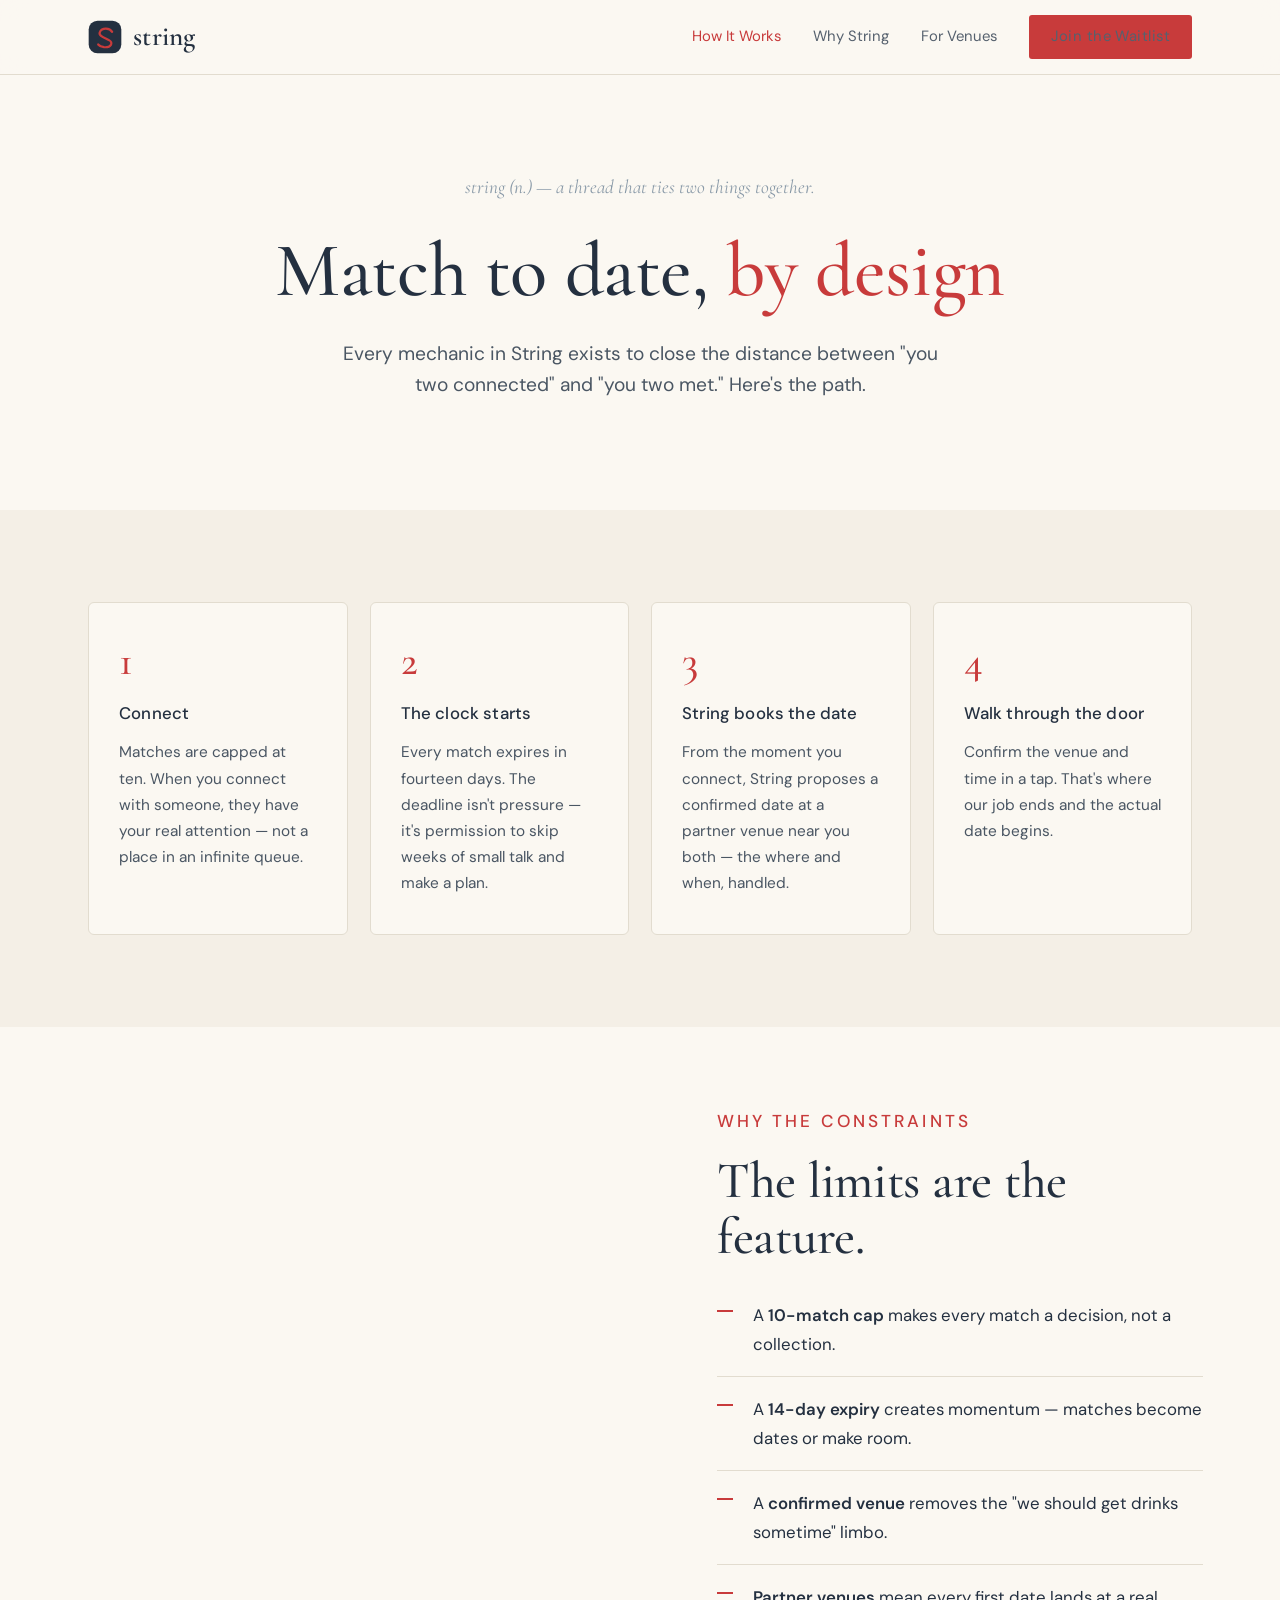
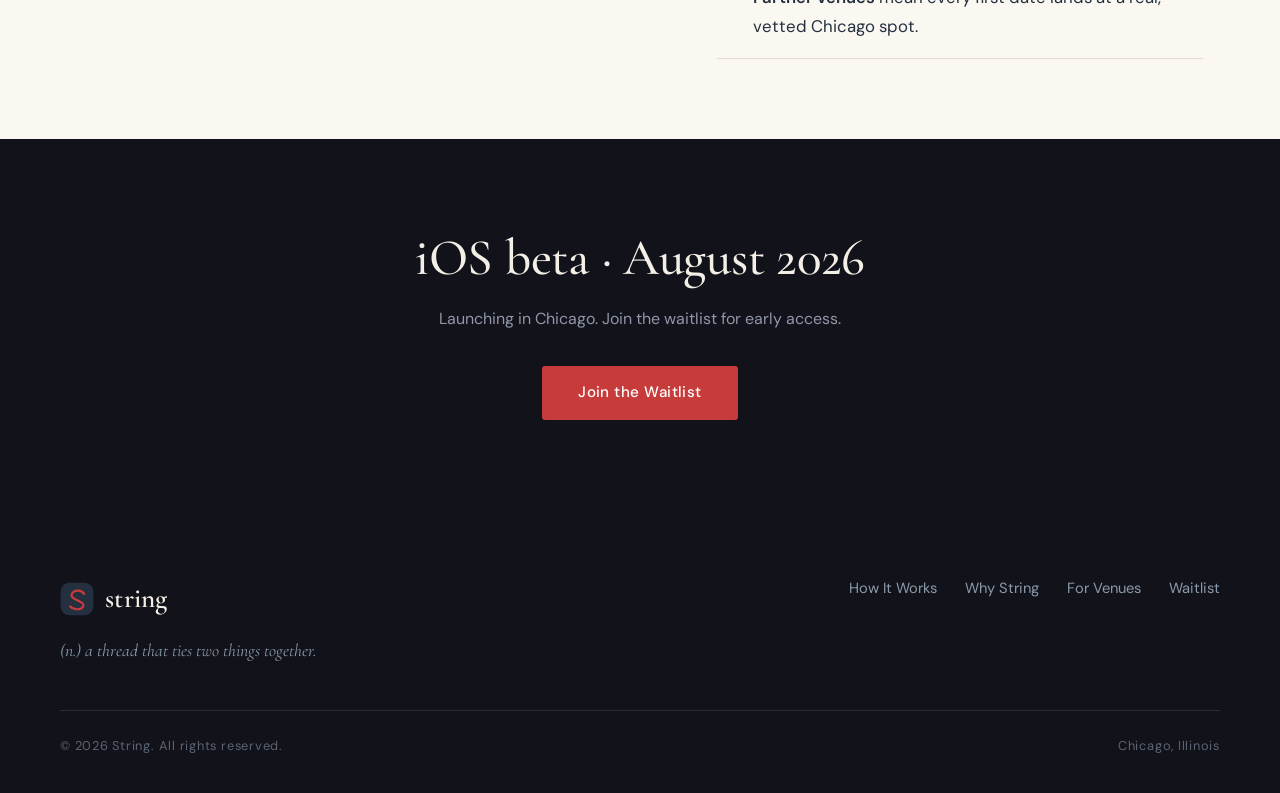
==== how-it-works.html @ 36325f70 "initial: site as deployed" ====
<!DOCTYPE html>
<html lang="en">
<head>
<meta charset="UTF-8">
<meta name="viewport" content="width=device-width, initial-scale=1.0">
<title>How It Works — String</title>
<meta name="description" content="From match to confirmed date in four steps. Every mechanic in String is built to get you across the table.">
<link rel="icon" type="image/svg+xml" href="string-mark.svg">
<link rel="preconnect" href="https://fonts.googleapis.com">
<link rel="preconnect" href="https://fonts.gstatic.com" crossorigin>
<link href="https://fonts.googleapis.com/css2?family=Cormorant+Garamond:ital,wght@0,400;0,500;0,600;1,400;1,500&family=DM+Sans:wght@400;500;600&display=swap" rel="stylesheet">
<link rel="stylesheet" href="styles.css">
</head>
<body>

<nav>
  <div class="nav-inner">
    <a class='logo' href='index.html'><img src="string-mark.svg" alt=""> string</a>
    <div class="nav-links">
      <a class='active' href='how-it-works.html'>How It Works</a>
      <a href='why-string.html'>Why String</a>
      <a href='partners.html'>For Venues</a>
      <a class='btn btn-primary btn-small' href='waitlist.html'>Join the Waitlist</a>
    </div>
  </div>
</nav>

<header class="hero center">
  <div class="container">
    <p class="definition">string (n.) — a thread that ties two things together.</p>
    <h1>Match to date, <span class="accent">by design</span></h1>
    <p class="lead">Every mechanic in String exists to close the distance between "you two connected" and "you two met." Here's the path.</p>
  </div>
</header>

<section class="band">
  <div class="container">
    <div class="cards">
      <div class="card">
        <span class="step-num">1</span>
        <h3>Connect</h3>
        <p>Matches are capped at ten. When you connect with someone, they have your real attention — not a place in an infinite queue.</p>
      </div>
      <div class="card">
        <span class="step-num">2</span>
        <h3>The clock starts</h3>
        <p>Every match expires in fourteen days. The deadline isn't pressure — it's permission to skip weeks of small talk and make a plan.</p>
      </div>
      <div class="card">
        <span class="step-num">3</span>
        <h3>String books the date</h3>
        <p>From the moment you connect, String proposes a confirmed date at a partner venue near you both — the where and when, handled.</p>
      </div>
      <div class="card">
        <span class="step-num">4</span>
        <h3>Walk through the door</h3>
        <p>Confirm the venue and time in a tap. That's where our job ends and the actual date begins.</p>
      </div>
    </div>
  </div>
</section>

<section class="split tall" style="padding:0;">
  <div class="split-photo" style="background-image:url('https://images.unsplash.com/photo-1771532447024-ee348a315f41?q=80&w=2000&auto=format&fit=crop')"></div>
  <div class="split-text">
    <p class="eyebrow">Why the constraints</p>
    <h2>The limits are the feature.</h2>
    <ul class="checklist" style="margin-top:8px;">
      <li>A <strong>10-match cap</strong> makes every match a decision, not a collection.</li>
      <li>A <strong>14-day expiry</strong> creates momentum — matches become dates or make room.</li>
      <li>A <strong>confirmed venue</strong> removes the "we should get drinks sometime" limbo.</li>
      <li><strong>Partner venues</strong> mean every first date lands at a real, vetted Chicago spot.</li>
    </ul>
  </div>
</section>

<section class="band-ink">
  <div class="container narrow" style="text-align:center;">
    <h2 style="color:var(--cream);">iOS beta · August 2026</h2>
    <p style="max-width:460px;margin:18px auto 34px;">Launching in Chicago. Join the waitlist for early access.</p>
    <a class='btn btn-primary' href='waitlist.html'>Join the Waitlist</a>
  </div>
</section>

<footer>
  <div class="footer-inner">
    <div>
      <div class="logo"><img src="string-mark.svg" alt=""> string</div>
      <p class="footer-def">(n.) a thread that ties two things together.</p>
    </div>
    <div class="footer-links">
      <a href='how-it-works.html'>How It Works</a>
      <a href='why-string.html'>Why String</a>
      <a href='partners.html'>For Venues</a>
      <a href='waitlist.html'>Waitlist</a>
    </div>
  </div>
  <div class="copyright">
    <span>© 2026 String. All rights reserved.</span>
    <span>Chicago, Illinois</span>
  </div>
</footer>

</body>
</html>
---- styles.css ----
/* ============================================================
   String — brand system
   Slate #243040 · Mid Slate #384858 · Red #C83B3B
   Cream #F4EFE6 · Deep Ink #12121A · Fog #8A9AA8
   Cormorant Garamond (brand) · DM Sans (UI)
   ============================================================ */
:root {
  --slate: #243040;
  --mid-slate: #384858;
  --red: #C83B3B;
  --red-dark: #a82f30;
  --cream: #F4EFE6;
  --cream-pure: #FBF8F2;
  --ink: #12121A;
  --fog: #8A9AA8;
  --line: #e2dccf;
  --maxw: 1160px;
}

* { margin: 0; padding: 0; box-sizing: border-box; }

html { scroll-behavior: smooth; }

body {
  font-family: 'DM Sans', -apple-system, BlinkMacSystemFont, sans-serif;
  font-weight: 400;
  color: var(--slate);
  background: var(--cream-pure);
  line-height: 1.7;
  -webkit-font-smoothing: antialiased;
}

h1, h2, h3.serif {
  font-family: 'Cormorant Garamond', Georgia, serif;
  font-weight: 500;
  line-height: 1.08;
  letter-spacing: -0.005em;
}
h1 { font-size: clamp(2.8rem, 6vw, 5rem); }
h2 { font-size: clamp(2rem, 4vw, 3.2rem); }
h3 {
  font-family: 'DM Sans', sans-serif;
  font-weight: 500; font-size: 1.05rem;
  letter-spacing: 0.01em;
}
p { color: #4a5663; }
a { color: var(--red); text-decoration: none; }

.container { max-width: var(--maxw); margin: 0 auto; padding: 0 28px; }
.narrow { max-width: 760px; }

/* ---------- Nav ---------- */
nav {
  position: sticky; top: 0; z-index: 100;
  background: rgba(251, 248, 242, 0.88);
  backdrop-filter: blur(12px);
  border-bottom: 1px solid var(--line);
}
.nav-inner {
  max-width: var(--maxw); margin: 0 auto; padding: 14px 28px;
  display: flex; align-items: center; justify-content: space-between;
}
.logo {
  display: flex; align-items: center; gap: 11px;
  font-family: 'Cormorant Garamond', Georgia, serif;
  font-weight: 600; font-size: 1.7rem; color: var(--slate);
  letter-spacing: 0.01em;
}
.logo img { width: 34px; height: 34px; border-radius: 9px; display: block; }
.nav-links { display: flex; gap: 32px; align-items: center; }
.nav-links a {
  color: #56616e; font-weight: 400; font-size: 0.93rem;
  transition: color 0.2s;
}
.nav-links a:hover, .nav-links a.active { color: var(--red); }

/* ---------- Buttons ---------- */
.btn {
  display: inline-block; padding: 14px 36px; border-radius: 3px;
  font-family: 'DM Sans', sans-serif; font-weight: 500; font-size: 0.95rem;
  letter-spacing: 0.03em; cursor: pointer; border: none;
  transition: background 0.2s, border-color 0.2s, color 0.2s;
}
.btn-primary { background: var(--red); color: #fff; }
.btn-primary:hover { background: var(--red-dark); }
.btn-ghost { background: transparent; color: var(--slate); border: 1px solid #c9c2b3; }
.btn-ghost:hover { border-color: var(--red); color: var(--red); }
.btn-light { background: var(--cream); color: var(--slate); }
.btn-light:hover { background: #fff; }
.btn-outline-light { background: transparent; color: var(--cream); border: 1px solid rgba(244,239,230,0.45); }
.btn-outline-light:hover { border-color: var(--cream); }
.btn-small { padding: 9px 22px; font-size: 0.86rem; }

/* ---------- Hero (photo) ---------- */
.hero-photo {
  position: relative;
  min-height: 86vh;
  display: flex; align-items: center;
  color: var(--cream);
  background:
    linear-gradient(180deg, rgba(18,18,26,0.55) 0%, rgba(36,48,64,0.82) 100%),
    var(--photo, var(--slate));
  background-size: cover; background-position: center;
}
.hero-photo .container { padding-top: 60px; padding-bottom: 60px; }
.hero-photo .definition { color: rgba(244,239,230,0.72); }
.hero-photo h1 { color: var(--cream); max-width: 14ch; }
.hero-photo h1 .accent { color: var(--red); }
.hero-photo p.lead { color: rgba(244,239,230,0.86); }

/* ---------- Hero (plain) ---------- */
.hero { padding: 96px 0 72px; text-align: center; }
.hero h1 .accent { color: var(--red); }

.definition {
  font-family: 'Cormorant Garamond', Georgia, serif;
  font-style: italic; font-size: 1.2rem; color: var(--fog);
  margin-bottom: 26px;
}
.eyebrow {
  color: var(--red); font-weight: 500; text-transform: uppercase;
  letter-spacing: 0.18em; font-size: 0.74rem; margin-bottom: 18px;
}
p.lead { font-size: 1.2rem; max-width: 600px; margin: 26px 0 38px; line-height: 1.6; }
.hero.center p.lead, .hero-photo.center p.lead { margin-left: auto; margin-right: auto; }
.hero-cta { display: flex; gap: 14px; flex-wrap: wrap; }
.hero.center .hero-cta, .hero-photo.center .hero-cta { justify-content: center; }

.meta-line {
  margin-top: 44px; font-size: 0.78rem; letter-spacing: 0.16em;
  text-transform: uppercase; color: var(--fog);
}
.meta-line .red {
  color: var(--red); font-style: italic; text-transform: none;
  letter-spacing: 0; font-family: 'Cormorant Garamond', Georgia, serif;
  font-size: 1.05rem;
}

/* ---------- Sections ---------- */
section { padding: 92px 0; }
.section-head { max-width: 640px; margin: 0 auto 60px; text-align: center; }
.section-head.left { margin-left: 0; text-align: left; }
.section-head p { font-size: 1.1rem; margin-top: 14px; }

/* ---------- Cards ---------- */
.cards { display: grid; grid-template-columns: repeat(auto-fit, minmax(250px, 1fr)); gap: 22px; }
.card {
  background: var(--cream-pure); border: 1px solid var(--line);
  border-radius: 6px; padding: 38px 30px;
  transition: transform 0.2s, box-shadow 0.2s;
}
.card:hover { transform: translateY(-3px); box-shadow: 0 16px 40px rgba(36,48,64,0.08); }
.card h3 { margin-bottom: 12px; color: var(--slate); }
.card p { font-size: 0.96rem; }
.card .step-num {
  font-family: 'Cormorant Garamond', Georgia, serif;
  font-size: 2.6rem; font-weight: 500; color: var(--red);
  line-height: 1; margin-bottom: 16px; display: block;
}

/* ---------- Bands ---------- */
.band { background: var(--cream); }
.band-slate { background: var(--slate); }
.band-slate h1, .band-slate h2, .band-slate h3 { color: var(--cream); }
.band-slate p { color: #aeb9c6; }
.band-slate .eyebrow { color: var(--red); }
.band-ink { background: var(--ink); }
.band-ink h2 { color: var(--cream); }
.band-ink p { color: #8f97a8; }

/* ---------- Split (photo + text) ---------- */
.split { display: grid; grid-template-columns: 1fr 1fr; align-items: center; }
.split.tall > * { min-height: 520px; }
.split-photo {
  background-size: cover; background-position: center;
  min-height: 440px;
}
.split-text { padding: 80px clamp(28px, 6vw, 90px); }
.split-text h2 { margin-bottom: 18px; }
.split-text p { font-size: 1.08rem; }

/* ---------- Stats ---------- */
.stats {
  display: flex; gap: 64px; justify-content: center; flex-wrap: wrap;
  text-align: center;
}
.stat .num {
  font-family: 'Cormorant Garamond', Georgia, serif;
  font-size: 3.6rem; font-weight: 500; color: var(--red); line-height: 1;
}
.stat .label { font-size: 0.95rem; color: var(--fog); max-width: 190px; margin: 10px auto 0; }
.band-slate .stat .label { color: #aeb9c6; }

/* ---------- Checklist ---------- */
.checklist { list-style: none; max-width: 620px; margin: 0 auto; }
.checklist li {
  padding: 18px 0 18px 36px; position: relative;
  color: var(--slate); font-size: 1.05rem;
  border-bottom: 1px solid var(--line);
}
.checklist li strong { font-weight: 600; }
.checklist li::before {
  content: ""; position: absolute; left: 0; top: 27px;
  width: 16px; height: 2px; background: var(--red);
}

/* ---------- Forms ---------- */
.form-card {
  background: var(--cream-pure); border: 1px solid var(--line);
  border-radius: 8px; padding: 46px 40px; max-width: 520px; margin: 0 auto;
  box-shadow: 0 20px 60px rgba(36,48,64,0.06);
}
.form-group { margin-bottom: 20px; text-align: left; }
.form-group label {
  font-weight: 500; font-size: 0.76rem; letter-spacing: 0.08em;
  text-transform: uppercase; color: #56616e; display: block; margin-bottom: 7px;
}
.form-group input, .form-group select {
  width: 100%; padding: 13px 15px; border: 1px solid var(--line);
  border-radius: 4px; font-family: 'DM Sans', sans-serif; font-size: 1rem;
  color: var(--slate); background: #fff;
}
.form-group input:focus, .form-group select:focus { outline: none; border-color: var(--red); }

/* ---------- Footer ---------- */
footer { background: var(--ink); color: var(--fog); padding: 64px 28px 36px; }
.footer-inner {
  max-width: var(--maxw); margin: 0 auto;
  display: flex; justify-content: space-between; flex-wrap: wrap; gap: 36px;
}
.footer-inner .logo { color: var(--cream); }
.footer-def {
  font-family: 'Cormorant Garamond', Georgia, serif; font-style: italic;
  margin-top: 14px; max-width: 290px; font-size: 1.1rem; color: var(--fog);
}
.footer-links { display: flex; gap: 28px; flex-wrap: wrap; align-items: flex-start; }
.footer-links a { color: var(--fog); font-size: 0.92rem; }
.footer-links a:hover { color: var(--cream); }
.copyright {
  max-width: var(--maxw); margin: 44px auto 0; padding-top: 24px;
  border-top: 1px solid rgba(138,154,168,0.18);
  font-size: 0.8rem; color: #5b6472; letter-spacing: 0.06em;
  display: flex; justify-content: space-between; flex-wrap: wrap; gap: 10px;
}

/* ---------- Responsive ---------- */
@media (max-width: 820px) {
  .split { grid-template-columns: 1fr; }
  .split-photo { min-height: 300px; }
  .split.reverse .split-photo { order: -1; }
  .nav-links { gap: 18px; }
  .nav-links a:not(.btn) { display: none; }
  section { padding: 64px 0; }
  .stats { gap: 40px; }
}
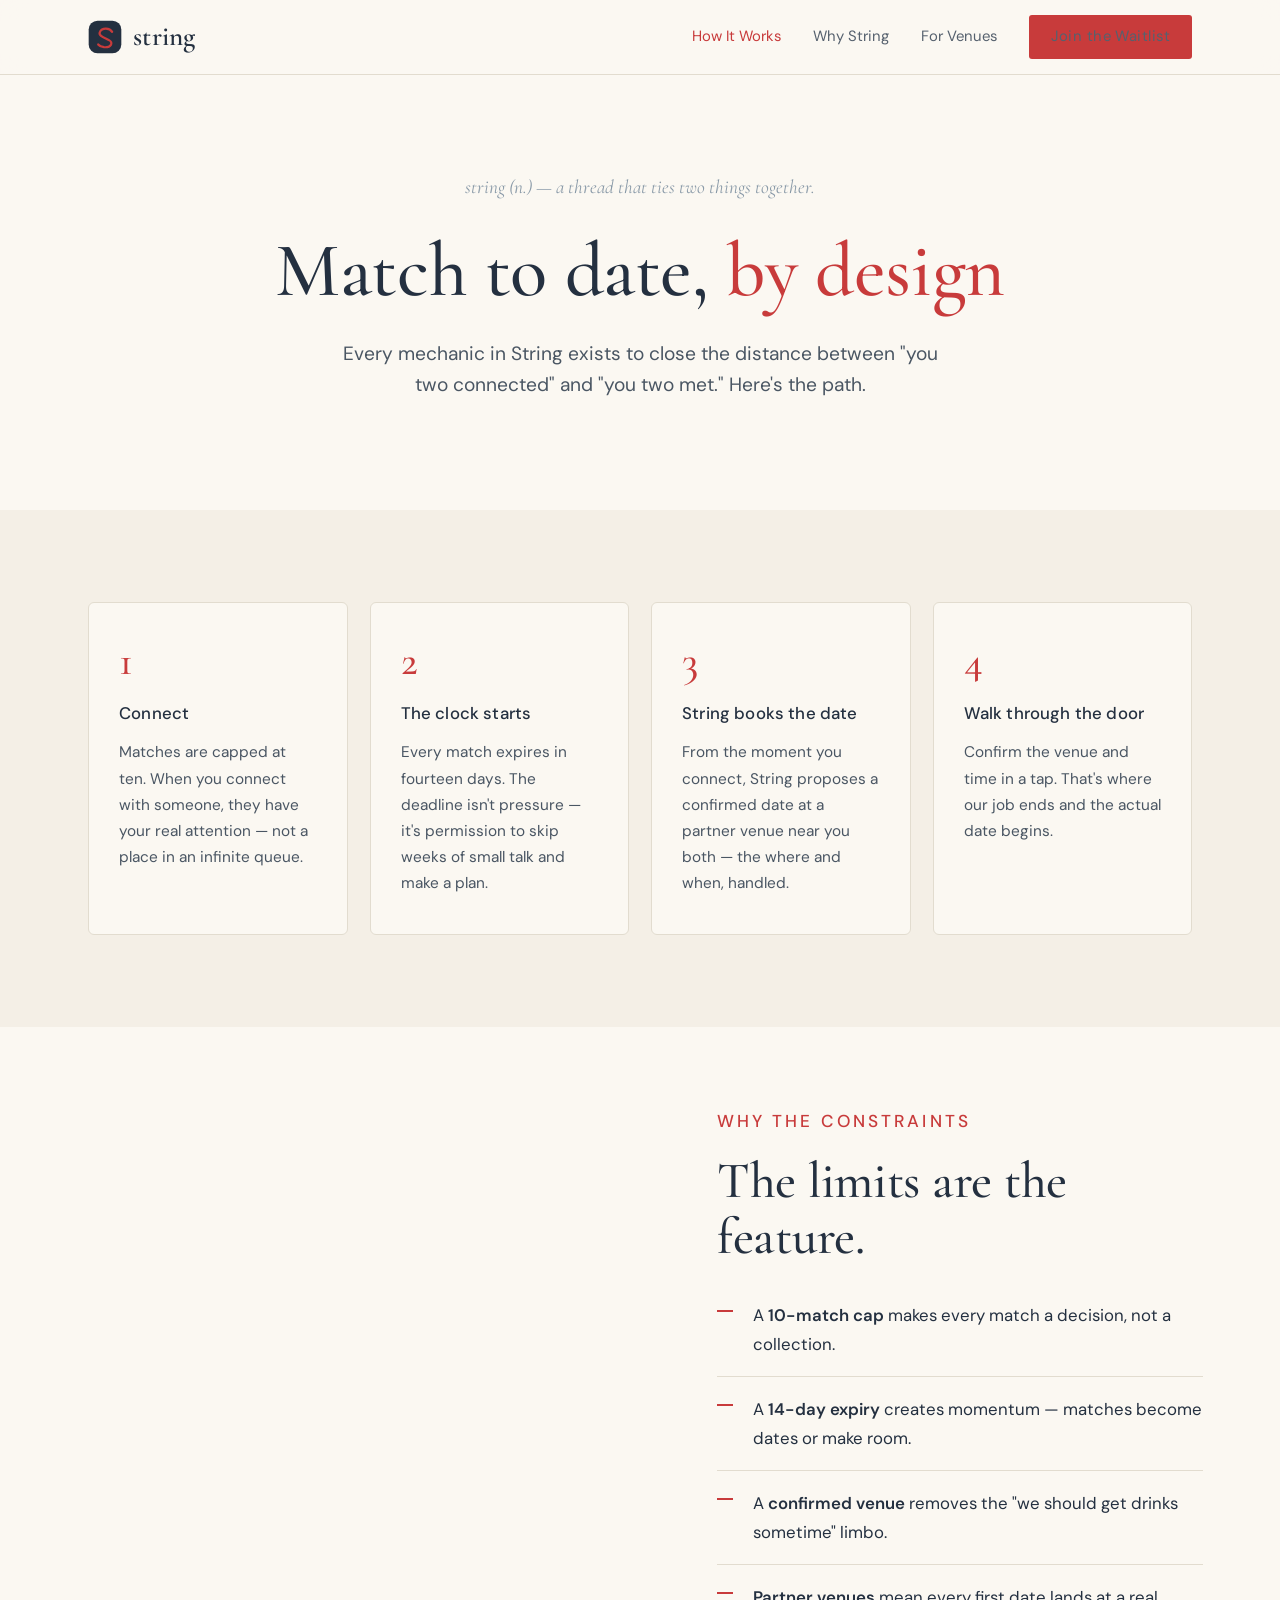
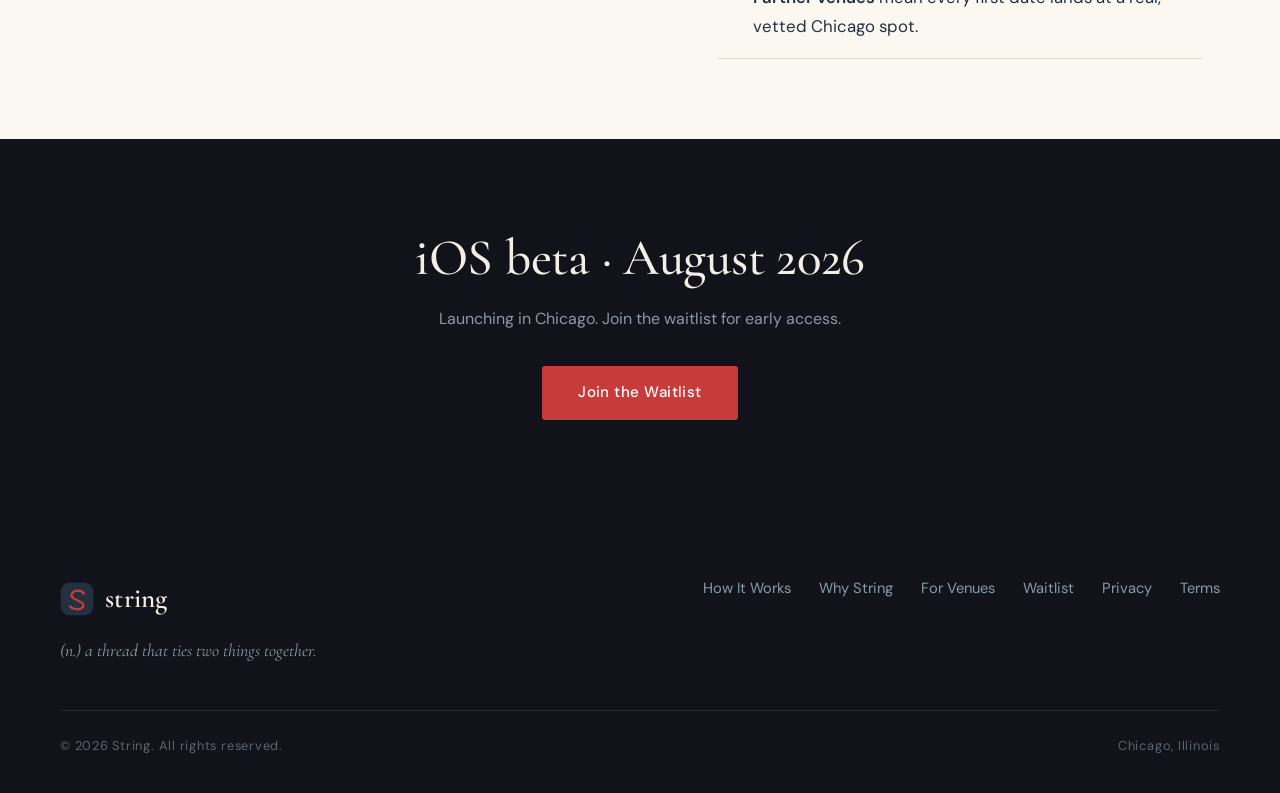
==== commit 35a9f615: "Add privacy policy and terms of service" ====
--- a/how-it-works.html
+++ b/how-it-works.html
@@ -93,6 +93,8 @@
       <a href='why-string.html'>Why String</a>
       <a href='partners.html'>For Venues</a>
       <a href='waitlist.html'>Waitlist</a>
+      <a href='privacy.html'>Privacy</a>
+      <a href='terms.html'>Terms</a>
     </div>
   </div>
   <div class="copyright">
--- a/styles.css
+++ b/styles.css
@@ -253,3 +253,59 @@
   section { padding: 64px 0; }
   .stats { gap: 40px; }
 }
+
+/* ---------- Legal pages ---------- */
+.legal-hero { min-height: unset; padding: 56px 0 0; text-align: center; }
+.legal-hero .container { padding-top: 0; padding-bottom: 0; }
+.legal { padding-top: 24px; }
+.legal-body { padding-bottom: 40px; }
+.legal-body h1 {
+  font-size: clamp(2.2rem, 5vw, 3.4rem);
+  margin-bottom: 6px;
+}
+.legal-body > p:first-of-type {
+  font-size: 1rem; color: var(--fog); margin-bottom: 30px;
+}
+.legal-body h2 {
+  font-family: 'Cormorant Garamond', Georgia, serif;
+  font-weight: 500; color: var(--slate);
+  font-size: clamp(1.35rem, 2.6vw, 1.8rem);
+  margin: 52px 0 16px; padding-top: 32px;
+  border-top: 1px solid var(--line);
+}
+.legal-body h2:first-of-type { margin-top: 40px; }
+.legal-body h3 {
+  font-family: 'DM Sans', sans-serif;
+  font-weight: 600; font-size: 0.98rem;
+  text-transform: uppercase; letter-spacing: 0.06em;
+  color: var(--red); margin: 28px 0 12px;
+}
+.legal-body p { margin-bottom: 16px; font-size: 1rem; }
+.legal-body strong { color: var(--slate); font-weight: 600; }
+.legal-body ul {
+  margin: 0 0 20px 4px; padding-left: 18px; list-style: none;
+}
+.legal-body ul li {
+  position: relative; padding: 6px 0 6px 20px; font-size: 1rem; color: #4a5663;
+}
+.legal-body ul li::before {
+  content: ""; position: absolute; left: 0; top: 17px;
+  width: 10px; height: 2px; background: var(--red);
+}
+.legal-body table {
+  width: 100%; border-collapse: collapse; margin: 8px 0 28px;
+  font-size: 0.92rem;
+}
+.legal-body th, .legal-body td {
+  text-align: left; padding: 12px 16px; border-bottom: 1px solid var(--line);
+  vertical-align: top;
+}
+.legal-body th {
+  font-family: 'DM Sans', sans-serif; font-weight: 600;
+  text-transform: uppercase; letter-spacing: 0.05em; font-size: 0.72rem;
+  color: var(--slate); background: var(--cream);
+}
+.legal-body td { color: #4a5663; }
+.legal-body hr {
+  border: none; border-top: 1px solid var(--line); margin: 0; display: none;
+}
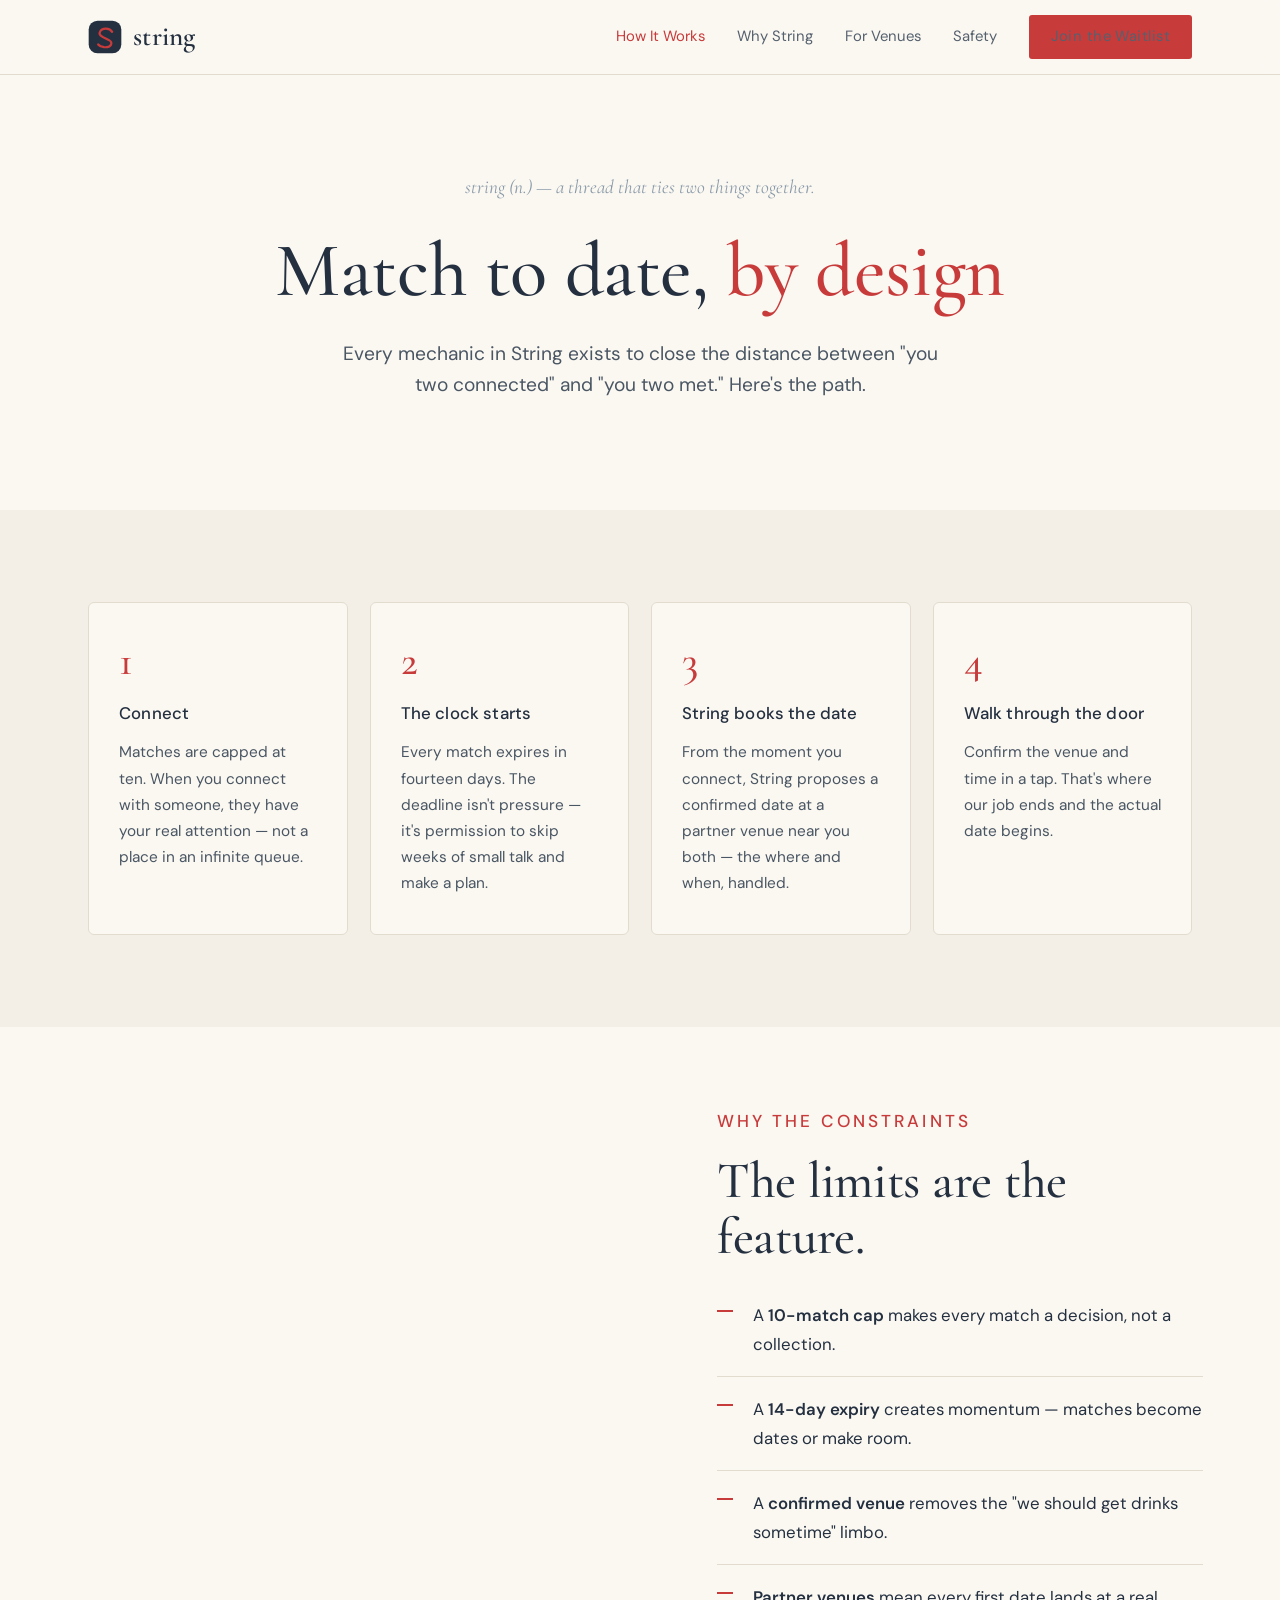
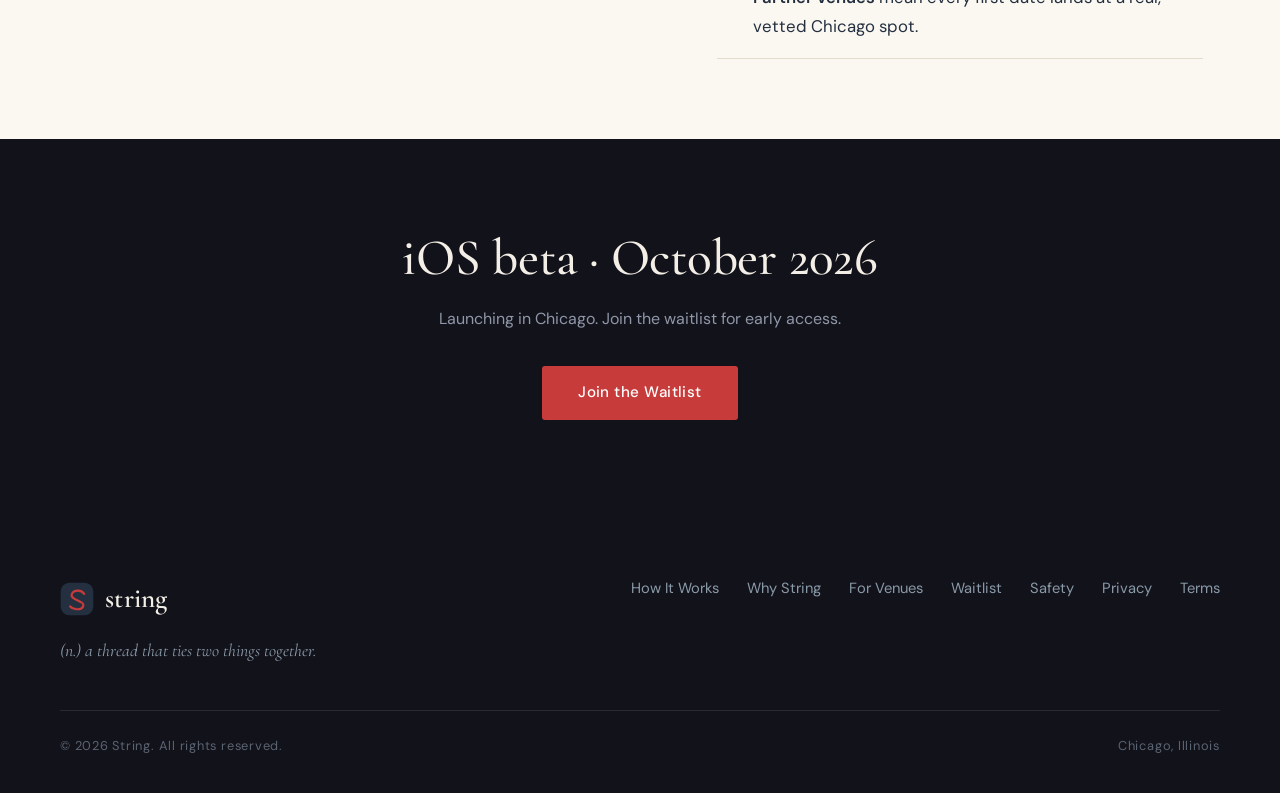
==== commit 83914d50: "Correct the business model, add safety, wire the forms" ====
--- a/how-it-works.html
+++ b/how-it-works.html
@@ -20,6 +20,7 @@
       <a class='active' href='how-it-works.html'>How It Works</a>
       <a href='why-string.html'>Why String</a>
       <a href='partners.html'>For Venues</a>
+      <a href='safety.html'>Safety</a>
       <a class='btn btn-primary btn-small' href='waitlist.html'>Join the Waitlist</a>
     </div>
   </div>
@@ -76,7 +77,7 @@
 
 <section class="band-ink">
   <div class="container narrow" style="text-align:center;">
-    <h2 style="color:var(--cream);">iOS beta · August 2026</h2>
+    <h2 style="color:var(--cream);">iOS beta · October 2026</h2>
     <p style="max-width:460px;margin:18px auto 34px;">Launching in Chicago. Join the waitlist for early access.</p>
     <a class='btn btn-primary' href='waitlist.html'>Join the Waitlist</a>
   </div>
@@ -93,6 +94,7 @@
       <a href='why-string.html'>Why String</a>
       <a href='partners.html'>For Venues</a>
       <a href='waitlist.html'>Waitlist</a>
+      <a href='safety.html'>Safety</a>
       <a href='privacy.html'>Privacy</a>
       <a href='terms.html'>Terms</a>
     </div>
--- a/styles.css
+++ b/styles.css
@@ -309,3 +309,38 @@
 .legal-body hr {
   border: none; border-top: 1px solid var(--line); margin: 0; display: none;
 }
+
+/* ---------- Safety note ---------- */
+.safety-note {
+  margin-top: 36px; font-size: 0.88rem; color: var(--fog); max-width: 640px;
+  margin-left: auto; margin-right: auto;
+}
+.safety-note a { text-decoration: underline; }
+
+/* ---------- Pricing tiers ---------- */
+.tier-card .tier-name {
+  font-family: 'DM Sans', sans-serif; font-weight: 600; letter-spacing: 0.06em;
+  text-transform: uppercase; font-size: 0.78rem; color: var(--red); margin-bottom: 12px;
+}
+.tier-card .tier-price {
+  font-family: 'Cormorant Garamond', Georgia, serif; font-size: 2.4rem;
+  color: var(--slate); margin-bottom: 14px; line-height: 1;
+}
+.tier-card .tier-price span {
+  font-family: 'DM Sans', sans-serif; font-size: 0.82rem; color: var(--fog);
+  font-weight: 400; letter-spacing: 0;
+}
+.tier-card p { font-size: 0.95rem; }
+.tier-note {
+  text-align: center; max-width: 600px; margin: 40px auto 0;
+  font-size: 1.05rem; color: var(--slate);
+}
+.tier-note strong { color: var(--slate); }
+
+/* ---------- Form success ---------- */
+.form-success {
+  background: var(--cream-pure); border: 1px solid var(--line); border-radius: 8px;
+  padding: 46px 40px; max-width: 520px; margin: 0 auto; text-align: center;
+  font-size: 1.05rem; color: var(--slate);
+}
+.hp-field { position: absolute; left: -9999px; top: -9999px; }
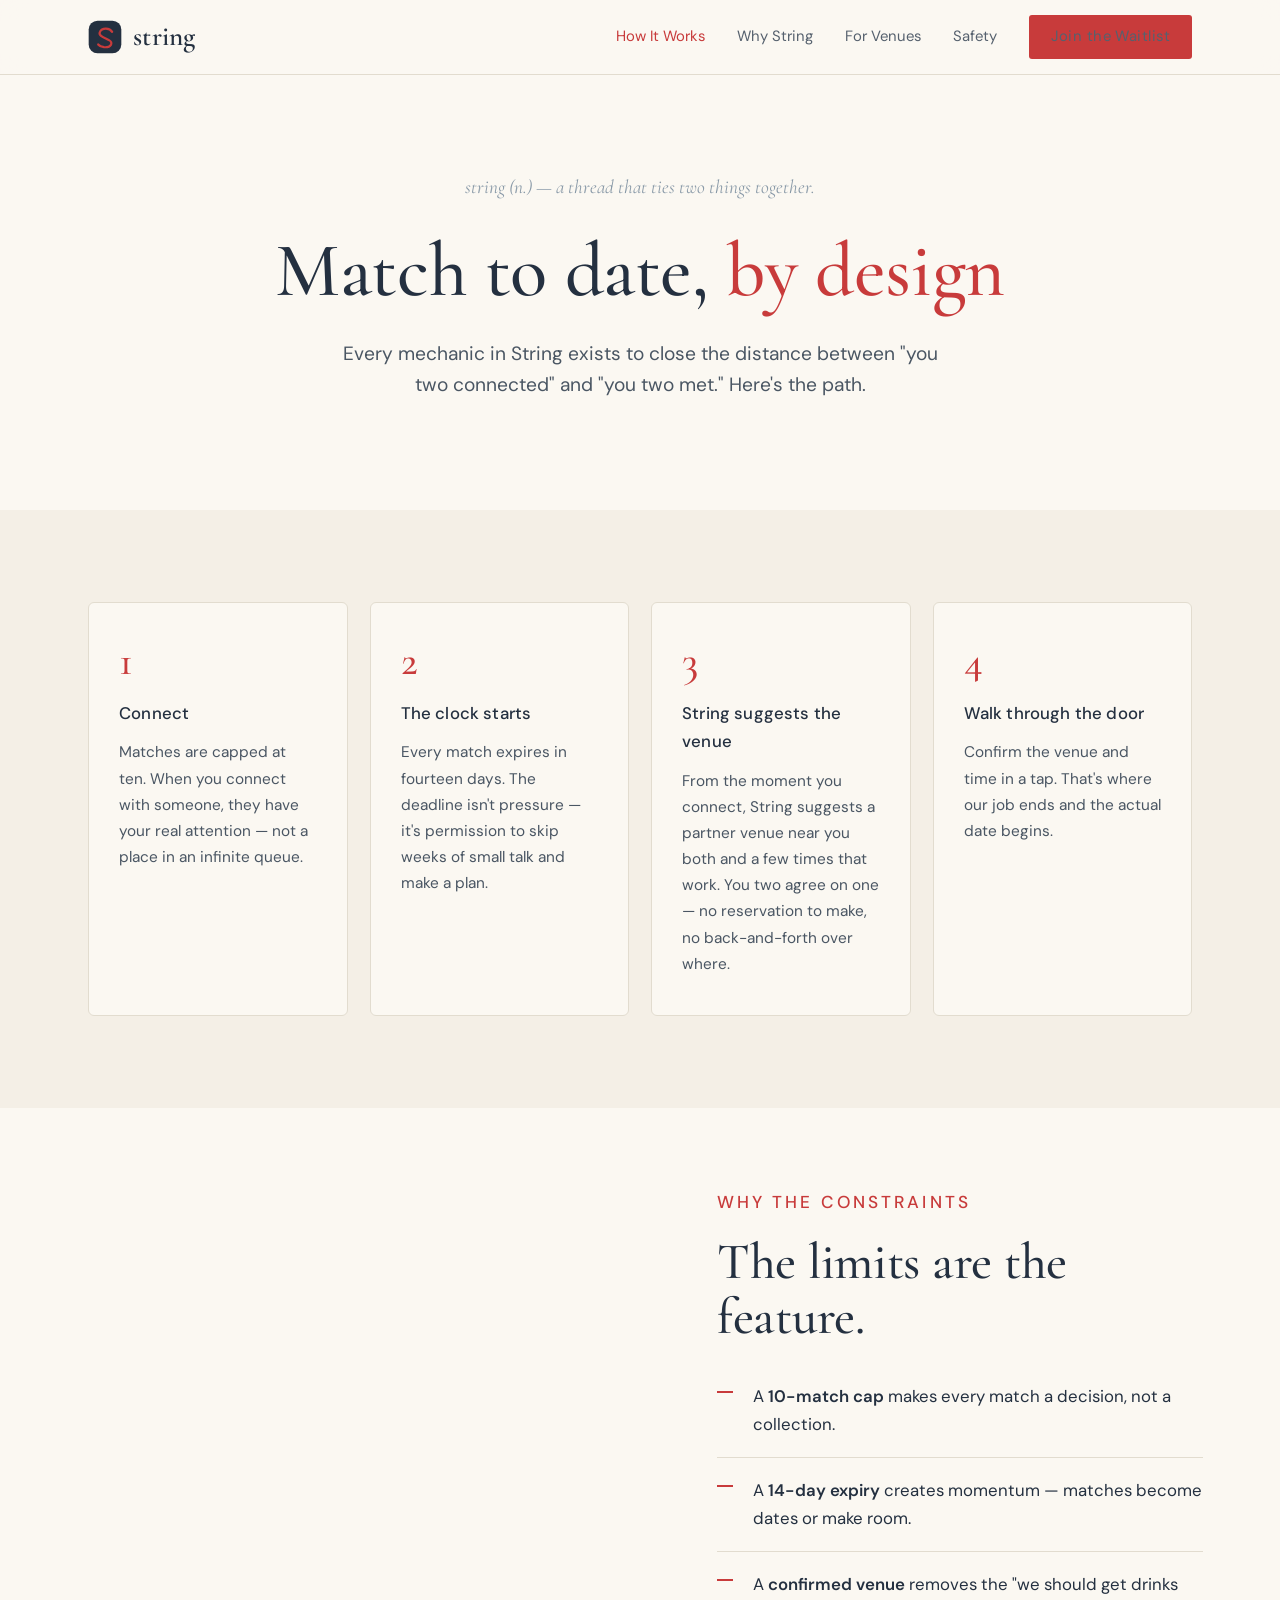
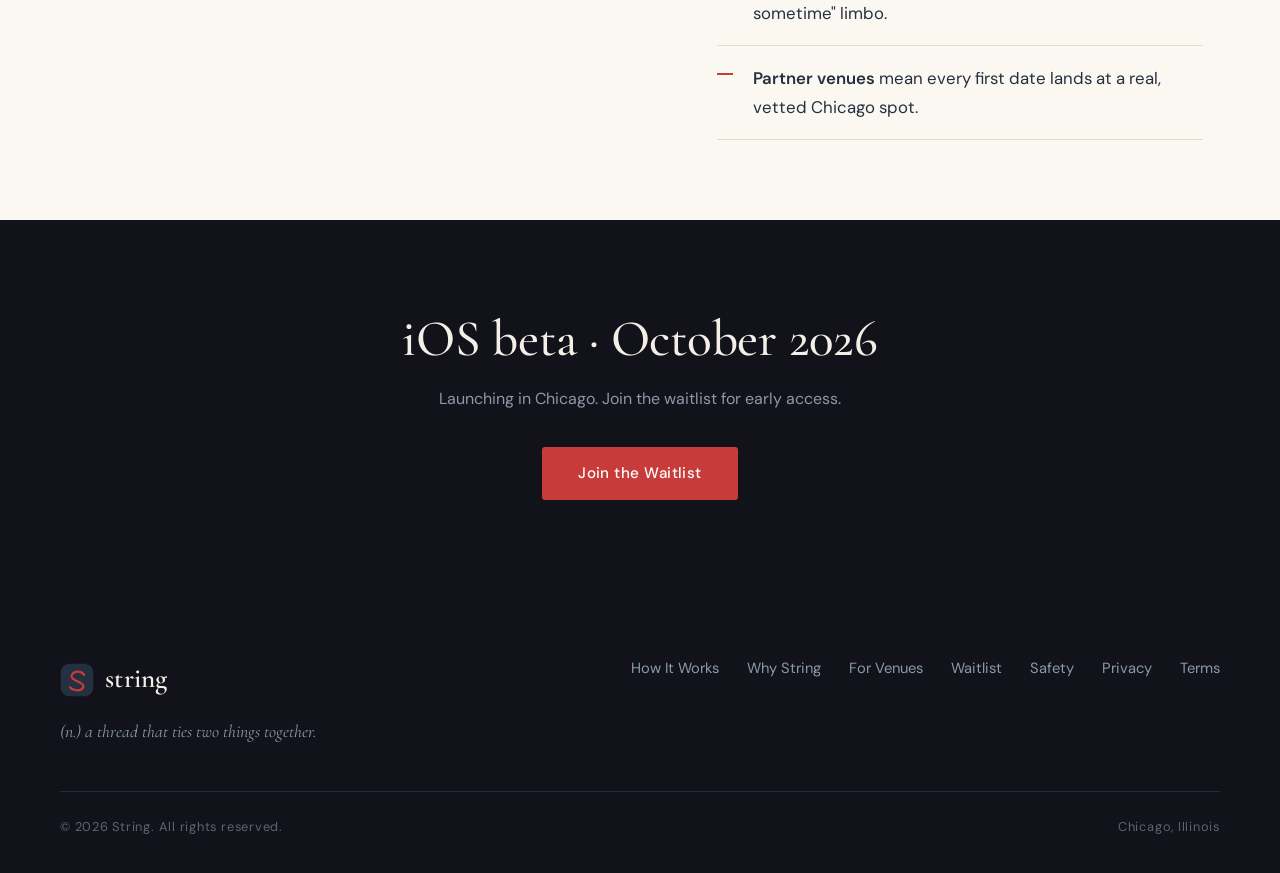
==== commit e5cd4703: "Fix "String books the date" overclaim on how-it-works.html String doesn't book anything -- no reserv" ====
--- a/how-it-works.html
+++ b/how-it-works.html
@@ -49,8 +49,8 @@
       </div>
       <div class="card">
         <span class="step-num">3</span>
-        <h3>String books the date</h3>
-        <p>From the moment you connect, String proposes a confirmed date at a partner venue near you both — the where and when, handled.</p>
+        <h3>String suggests the venue</h3>
+        <p>From the moment you connect, String suggests a partner venue near you both and a few times that work. You two agree on one — no reservation to make, no back-and-forth over where.</p>
       </div>
       <div class="card">
         <span class="step-num">4</span>
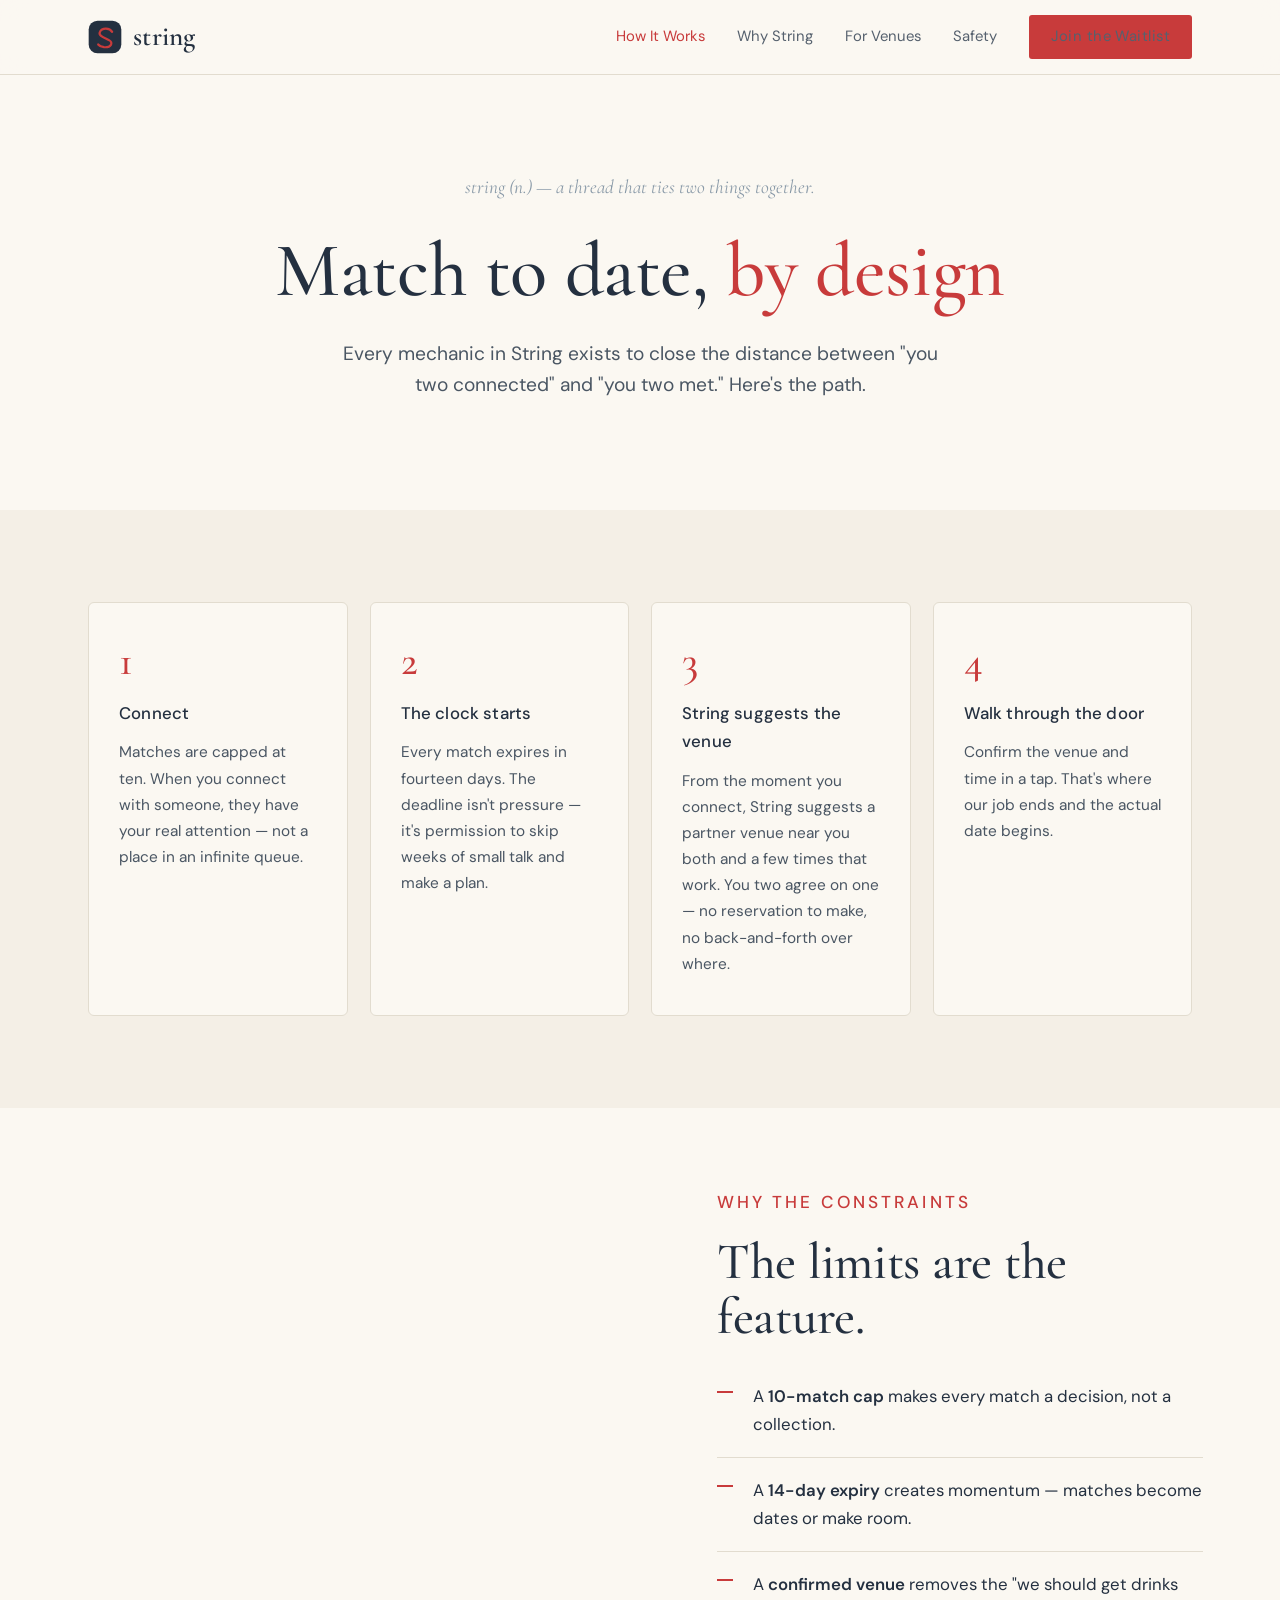
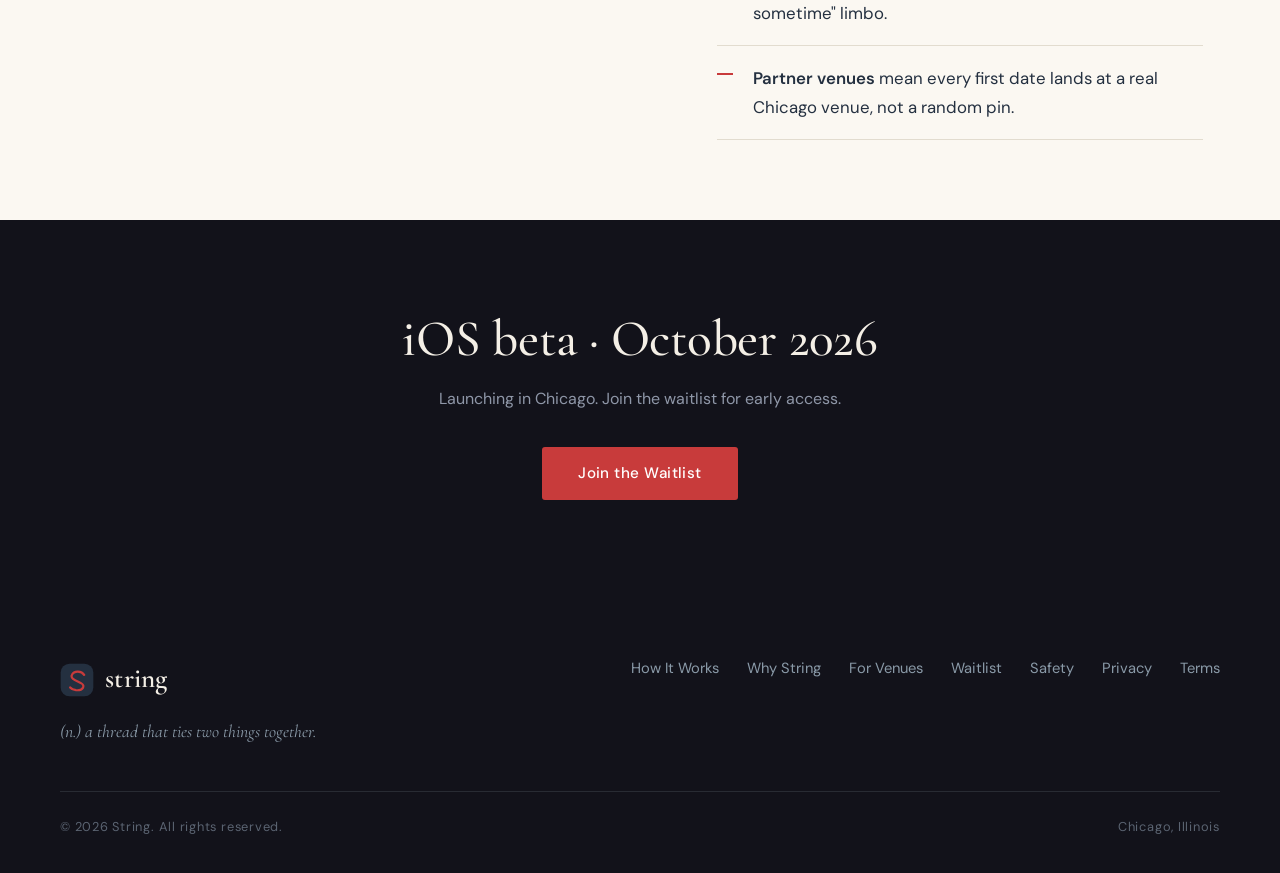
==== commit 2fb83a10: "Fix venue-attendance contradiction and two more coordination overclaims partners.html told venues da" ====
--- a/how-it-works.html
+++ b/how-it-works.html
@@ -70,7 +70,7 @@
       <li>A <strong>10-match cap</strong> makes every match a decision, not a collection.</li>
       <li>A <strong>14-day expiry</strong> creates momentum — matches become dates or make room.</li>
       <li>A <strong>confirmed venue</strong> removes the "we should get drinks sometime" limbo.</li>
-      <li><strong>Partner venues</strong> mean every first date lands at a real, vetted Chicago spot.</li>
+      <li><strong>Partner venues</strong> mean every first date lands at a real Chicago venue, not a random pin.</li>
     </ul>
   </div>
 </section>
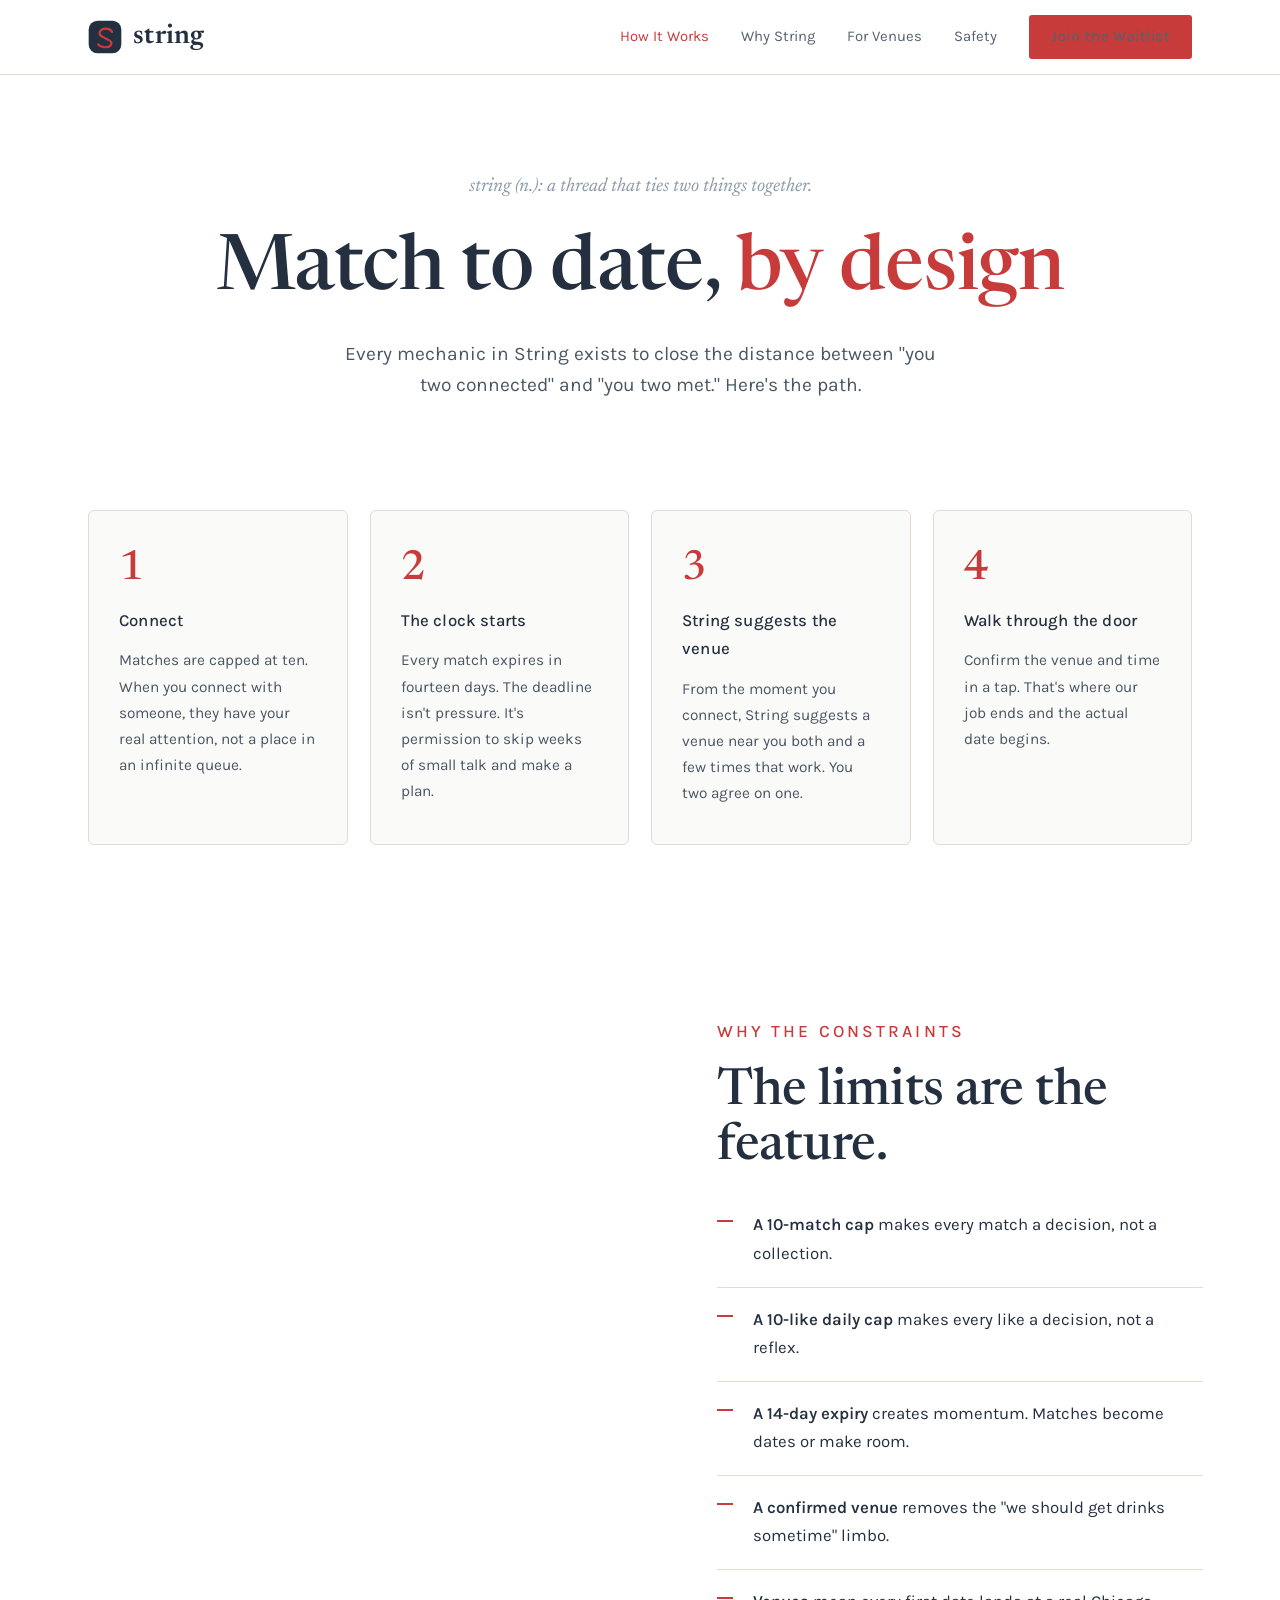
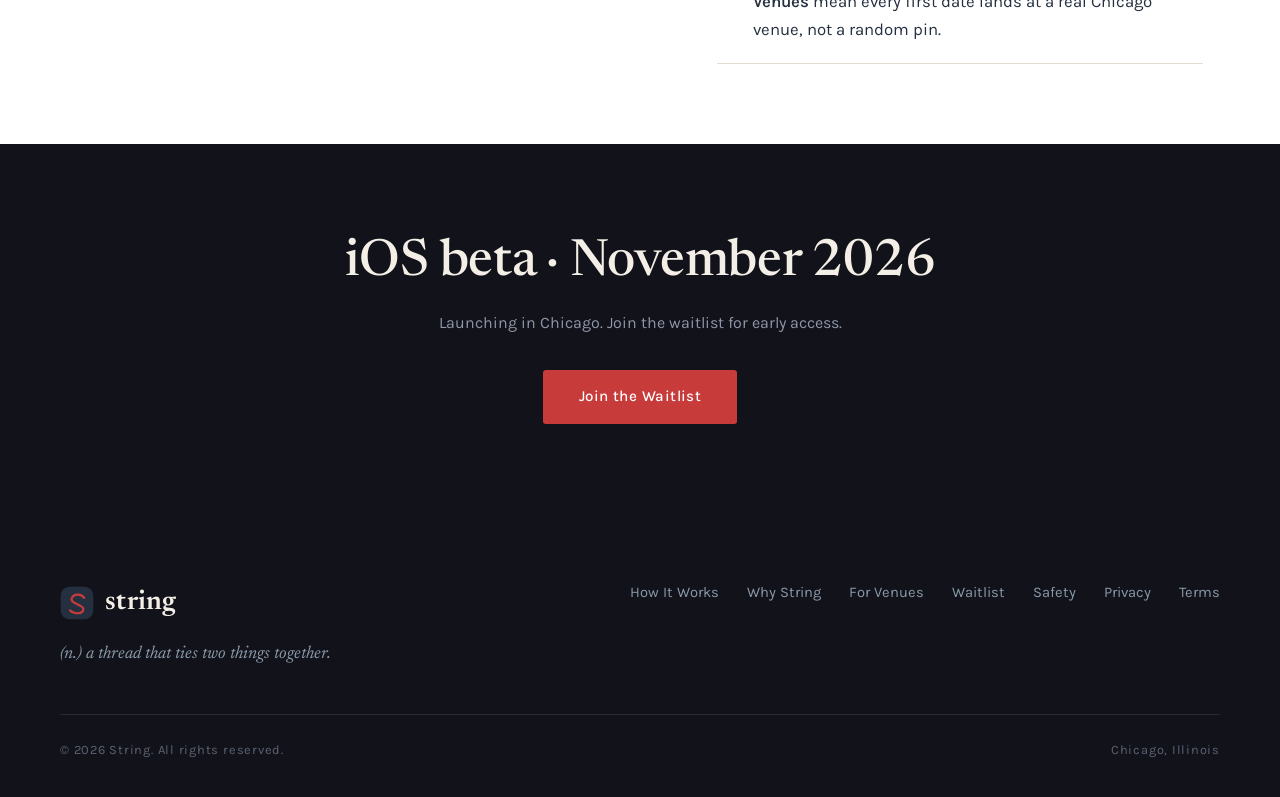
==== commit 83b07cba: "Redesign: Newsreader/Karla type system, white background - Swap Cormorant Garamond/DM Sans for Newsr" ====
--- a/how-it-works.html
+++ b/how-it-works.html
@@ -4,11 +4,11 @@
 <meta charset="UTF-8">
 <meta name="viewport" content="width=device-width, initial-scale=1.0">
 <title>How It Works — String</title>
-<meta name="description" content="From match to confirmed date in four steps. Every mechanic in String is built to get you across the table.">
+<meta name="description" content="How String moves a match to a confirmed date: a 10-match cap, a 10-like daily cap, a 14-day expiry, and a suggested venue near you both.">
 <link rel="icon" type="image/svg+xml" href="string-mark.svg">
 <link rel="preconnect" href="https://fonts.googleapis.com">
 <link rel="preconnect" href="https://fonts.gstatic.com" crossorigin>
-<link href="https://fonts.googleapis.com/css2?family=Cormorant+Garamond:ital,wght@0,400;0,500;0,600;1,400;1,500&family=DM+Sans:wght@400;500;600&display=swap" rel="stylesheet">
+<link href="https://fonts.googleapis.com/css2?family=Newsreader:ital,wght@0,400;0,500;0,600;1,400;1,500&family=Karla:wght@400;500;600&display=swap" rel="stylesheet">
 <link rel="stylesheet" href="styles.css">
 </head>
 <body>
@@ -28,29 +28,29 @@
 
 <header class="hero center">
   <div class="container">
-    <p class="definition">string (n.) — a thread that ties two things together.</p>
+    <p class="definition">string (n.): a thread that ties two things together.</p>
     <h1>Match to date, <span class="accent">by design</span></h1>
     <p class="lead">Every mechanic in String exists to close the distance between "you two connected" and "you two met." Here's the path.</p>
   </div>
 </header>
 
-<section class="band">
+<section style="padding-top:0;">
   <div class="container">
     <div class="cards">
       <div class="card">
         <span class="step-num">1</span>
         <h3>Connect</h3>
-        <p>Matches are capped at ten. When you connect with someone, they have your real attention — not a place in an infinite queue.</p>
+        <p>Matches are capped at ten. When you connect with someone, they have your real attention, not a place in an infinite queue.</p>
       </div>
       <div class="card">
         <span class="step-num">2</span>
         <h3>The clock starts</h3>
-        <p>Every match expires in fourteen days. The deadline isn't pressure — it's permission to skip weeks of small talk and make a plan.</p>
+        <p>Every match expires in fourteen days. The deadline isn't pressure. It's permission to skip weeks of small talk and make a plan.</p>
       </div>
       <div class="card">
         <span class="step-num">3</span>
         <h3>String suggests the venue</h3>
-        <p>From the moment you connect, String suggests a partner venue near you both and a few times that work. You two agree on one — no reservation to make, no back-and-forth over where.</p>
+        <p>From the moment you connect, String suggests a venue near you both and a few times that work. You two agree on one.</p>
       </div>
       <div class="card">
         <span class="step-num">4</span>
@@ -61,23 +61,24 @@
   </div>
 </section>
 
-<section class="split tall" style="padding:0;">
+<section class="split tall reverse" style="padding:0;">
   <div class="split-photo" style="background-image:url('https://images.unsplash.com/photo-1771532447024-ee348a315f41?q=80&w=2000&auto=format&fit=crop')"></div>
   <div class="split-text">
     <p class="eyebrow">Why the constraints</p>
     <h2>The limits are the feature.</h2>
     <ul class="checklist" style="margin-top:8px;">
-      <li>A <strong>10-match cap</strong> makes every match a decision, not a collection.</li>
-      <li>A <strong>14-day expiry</strong> creates momentum — matches become dates or make room.</li>
-      <li>A <strong>confirmed venue</strong> removes the "we should get drinks sometime" limbo.</li>
-      <li><strong>Partner venues</strong> mean every first date lands at a real Chicago venue, not a random pin.</li>
+      <li><strong>A 10-match cap</strong> makes every match a decision, not a collection.</li>
+      <li><strong>A 10-like daily cap</strong> makes every like a decision, not a reflex.</li>
+      <li><strong>A 14-day expiry</strong> creates momentum. Matches become dates or make room.</li>
+      <li><strong>A confirmed venue</strong> removes the "we should get drinks sometime" limbo.</li>
+      <li><strong>Venues</strong> mean every first date lands at a real Chicago venue, not a random pin.</li>
     </ul>
   </div>
 </section>
 
 <section class="band-ink">
   <div class="container narrow" style="text-align:center;">
-    <h2 style="color:var(--cream);">iOS beta · October 2026</h2>
+    <h2 style="color:var(--cream);">iOS beta · November 2026</h2>
     <p style="max-width:460px;margin:18px auto 34px;">Launching in Chicago. Join the waitlist for early access.</p>
     <a class='btn btn-primary' href='waitlist.html'>Join the Waitlist</a>
   </div>
--- a/styles.css
+++ b/styles.css
@@ -2,7 +2,7 @@
    String — brand system
    Slate #243040 · Mid Slate #384858 · Red #C83B3B
    Cream #F4EFE6 · Deep Ink #12121A · Fog #8A9AA8
-   Cormorant Garamond (brand) · DM Sans (UI)
+   Newsreader (brand) · Karla (UI)
    ============================================================ */
 :root {
   --slate: #243040;
@@ -11,6 +11,9 @@
   --red-dark: #a82f30;
   --cream: #F4EFE6;
   --cream-pure: #FBF8F2;
+  --bg: #ffffff;
+  --bg-alt: #FAFAF8;
+  --card-bg: #FAFAF8;
   --ink: #12121A;
   --fog: #8A9AA8;
   --line: #e2dccf;
@@ -22,16 +25,16 @@
 html { scroll-behavior: smooth; }
 
 body {
-  font-family: 'DM Sans', -apple-system, BlinkMacSystemFont, sans-serif;
+  font-family: 'Karla', -apple-system, BlinkMacSystemFont, sans-serif;
   font-weight: 400;
   color: var(--slate);
-  background: var(--cream-pure);
+  background: var(--bg);
   line-height: 1.7;
   -webkit-font-smoothing: antialiased;
 }
 
 h1, h2, h3.serif {
-  font-family: 'Cormorant Garamond', Georgia, serif;
+  font-family: 'Newsreader', Georgia, serif;
   font-weight: 500;
   line-height: 1.08;
   letter-spacing: -0.005em;
@@ -39,7 +42,7 @@
 h1 { font-size: clamp(2.8rem, 6vw, 5rem); }
 h2 { font-size: clamp(2rem, 4vw, 3.2rem); }
 h3 {
-  font-family: 'DM Sans', sans-serif;
+  font-family: 'Karla', sans-serif;
   font-weight: 500; font-size: 1.05rem;
   letter-spacing: 0.01em;
 }
@@ -52,7 +55,7 @@
 /* ---------- Nav ---------- */
 nav {
   position: sticky; top: 0; z-index: 100;
-  background: rgba(251, 248, 242, 0.88);
+  background: rgba(255, 255, 255, 0.88);
   backdrop-filter: blur(12px);
   border-bottom: 1px solid var(--line);
 }
@@ -62,7 +65,7 @@
 }
 .logo {
   display: flex; align-items: center; gap: 11px;
-  font-family: 'Cormorant Garamond', Georgia, serif;
+  font-family: 'Newsreader', Georgia, serif;
   font-weight: 600; font-size: 1.7rem; color: var(--slate);
   letter-spacing: 0.01em;
 }
@@ -77,7 +80,7 @@
 /* ---------- Buttons ---------- */
 .btn {
   display: inline-block; padding: 14px 36px; border-radius: 3px;
-  font-family: 'DM Sans', sans-serif; font-weight: 500; font-size: 0.95rem;
+  font-family: 'Karla', sans-serif; font-weight: 500; font-size: 0.95rem;
   letter-spacing: 0.03em; cursor: pointer; border: none;
   transition: background 0.2s, border-color 0.2s, color 0.2s;
 }
@@ -113,7 +116,7 @@
 .hero h1 .accent { color: var(--red); }
 
 .definition {
-  font-family: 'Cormorant Garamond', Georgia, serif;
+  font-family: 'Newsreader', Georgia, serif;
   font-style: italic; font-size: 1.2rem; color: var(--fog);
   margin-bottom: 26px;
 }
@@ -132,7 +135,7 @@
 }
 .meta-line .red {
   color: var(--red); font-style: italic; text-transform: none;
-  letter-spacing: 0; font-family: 'Cormorant Garamond', Georgia, serif;
+  letter-spacing: 0; font-family: 'Newsreader', Georgia, serif;
   font-size: 1.05rem;
 }
 
@@ -145,7 +148,7 @@
 /* ---------- Cards ---------- */
 .cards { display: grid; grid-template-columns: repeat(auto-fit, minmax(250px, 1fr)); gap: 22px; }
 .card {
-  background: var(--cream-pure); border: 1px solid var(--line);
+  background: var(--card-bg); border: 1px solid var(--line);
   border-radius: 6px; padding: 38px 30px;
   transition: transform 0.2s, box-shadow 0.2s;
 }
@@ -153,13 +156,13 @@
 .card h3 { margin-bottom: 12px; color: var(--slate); }
 .card p { font-size: 0.96rem; }
 .card .step-num {
-  font-family: 'Cormorant Garamond', Georgia, serif;
+  font-family: 'Newsreader', Georgia, serif;
   font-size: 2.6rem; font-weight: 500; color: var(--red);
   line-height: 1; margin-bottom: 16px; display: block;
 }
 
 /* ---------- Bands ---------- */
-.band { background: var(--cream); }
+.band { background: var(--bg-alt); }
 .band-slate { background: var(--slate); }
 .band-slate h1, .band-slate h2, .band-slate h3 { color: var(--cream); }
 .band-slate p { color: #aeb9c6; }
@@ -185,7 +188,7 @@
   text-align: center;
 }
 .stat .num {
-  font-family: 'Cormorant Garamond', Georgia, serif;
+  font-family: 'Newsreader', Georgia, serif;
   font-size: 3.6rem; font-weight: 500; color: var(--red); line-height: 1;
 }
 .stat .label { font-size: 0.95rem; color: var(--fog); max-width: 190px; margin: 10px auto 0; }
@@ -206,7 +209,7 @@
 
 /* ---------- Forms ---------- */
 .form-card {
-  background: var(--cream-pure); border: 1px solid var(--line);
+  background: #ffffff; border: 1px solid var(--line);
   border-radius: 8px; padding: 46px 40px; max-width: 520px; margin: 0 auto;
   box-shadow: 0 20px 60px rgba(36,48,64,0.06);
 }
@@ -217,7 +220,7 @@
 }
 .form-group input, .form-group select {
   width: 100%; padding: 13px 15px; border: 1px solid var(--line);
-  border-radius: 4px; font-family: 'DM Sans', sans-serif; font-size: 1rem;
+  border-radius: 4px; font-family: 'Karla', sans-serif; font-size: 1rem;
   color: var(--slate); background: #fff;
 }
 .form-group input:focus, .form-group select:focus { outline: none; border-color: var(--red); }
@@ -230,7 +233,7 @@
 }
 .footer-inner .logo { color: var(--cream); }
 .footer-def {
-  font-family: 'Cormorant Garamond', Georgia, serif; font-style: italic;
+  font-family: 'Newsreader', Georgia, serif; font-style: italic;
   margin-top: 14px; max-width: 290px; font-size: 1.1rem; color: var(--fog);
 }
 .footer-links { display: flex; gap: 28px; flex-wrap: wrap; align-items: flex-start; }
@@ -267,7 +270,7 @@
   font-size: 1rem; color: var(--fog); margin-bottom: 30px;
 }
 .legal-body h2 {
-  font-family: 'Cormorant Garamond', Georgia, serif;
+  font-family: 'Newsreader', Georgia, serif;
   font-weight: 500; color: var(--slate);
   font-size: clamp(1.35rem, 2.6vw, 1.8rem);
   margin: 52px 0 16px; padding-top: 32px;
@@ -275,7 +278,7 @@
 }
 .legal-body h2:first-of-type { margin-top: 40px; }
 .legal-body h3 {
-  font-family: 'DM Sans', sans-serif;
+  font-family: 'Karla', sans-serif;
   font-weight: 600; font-size: 0.98rem;
   text-transform: uppercase; letter-spacing: 0.06em;
   color: var(--red); margin: 28px 0 12px;
@@ -301,9 +304,9 @@
   vertical-align: top;
 }
 .legal-body th {
-  font-family: 'DM Sans', sans-serif; font-weight: 600;
+  font-family: 'Karla', sans-serif; font-weight: 600;
   text-transform: uppercase; letter-spacing: 0.05em; font-size: 0.72rem;
-  color: var(--slate); background: var(--cream);
+  color: var(--slate); background: var(--bg-alt);
 }
 .legal-body td { color: #4a5663; }
 .legal-body hr {
@@ -319,15 +322,15 @@
 
 /* ---------- Pricing tiers ---------- */
 .tier-card .tier-name {
-  font-family: 'DM Sans', sans-serif; font-weight: 600; letter-spacing: 0.06em;
+  font-family: 'Karla', sans-serif; font-weight: 600; letter-spacing: 0.06em;
   text-transform: uppercase; font-size: 0.78rem; color: var(--red); margin-bottom: 12px;
 }
 .tier-card .tier-price {
-  font-family: 'Cormorant Garamond', Georgia, serif; font-size: 2.4rem;
+  font-family: 'Newsreader', Georgia, serif; font-size: 2.4rem;
   color: var(--slate); margin-bottom: 14px; line-height: 1;
 }
 .tier-card .tier-price span {
-  font-family: 'DM Sans', sans-serif; font-size: 0.82rem; color: var(--fog);
+  font-family: 'Karla', sans-serif; font-size: 0.82rem; color: var(--fog);
   font-weight: 400; letter-spacing: 0;
 }
 .tier-card p { font-size: 0.95rem; }
@@ -339,8 +342,33 @@
 
 /* ---------- Form success ---------- */
 .form-success {
-  background: var(--cream-pure); border: 1px solid var(--line); border-radius: 8px;
+  background: #ffffff; border: 1px solid var(--line); border-radius: 8px;
   padding: 46px 40px; max-width: 520px; margin: 0 auto; text-align: center;
   font-size: 1.05rem; color: var(--slate);
 }
 .hp-field { position: absolute; left: -9999px; top: -9999px; }
+
+/* ---------- Receipts (sourced stats) ---------- */
+.receipts-label {
+  font-family: 'Karla', sans-serif; font-weight: 600; font-size: 0.82rem;
+  text-transform: uppercase; letter-spacing: 0.08em; color: var(--fog);
+  margin-bottom: 18px;
+}
+.receipt-grid {
+  display: grid; grid-template-columns: repeat(4, minmax(0, 1fr)); gap: 18px;
+}
+.receipt-tile {
+  background: var(--card-bg); border: 1px solid var(--line); border-radius: 6px;
+  padding: 26px 22px; display: flex; flex-direction: column;
+}
+.receipt-tile .receipt-num {
+  font-family: 'Newsreader', Georgia, serif; font-weight: 500; font-size: 2.1rem;
+  color: var(--red); line-height: 1; margin-bottom: 10px;
+}
+.receipt-tile .receipt-desc { font-size: 0.9rem; color: var(--slate); margin-bottom: 12px; flex-grow: 1; }
+.receipt-tile .receipt-source {
+  font-size: 0.72rem; color: var(--fog); text-decoration: underline; letter-spacing: 0.02em;
+}
+@media (max-width: 820px) {
+  .receipt-grid { grid-template-columns: repeat(2, minmax(0, 1fr)); }
+}
